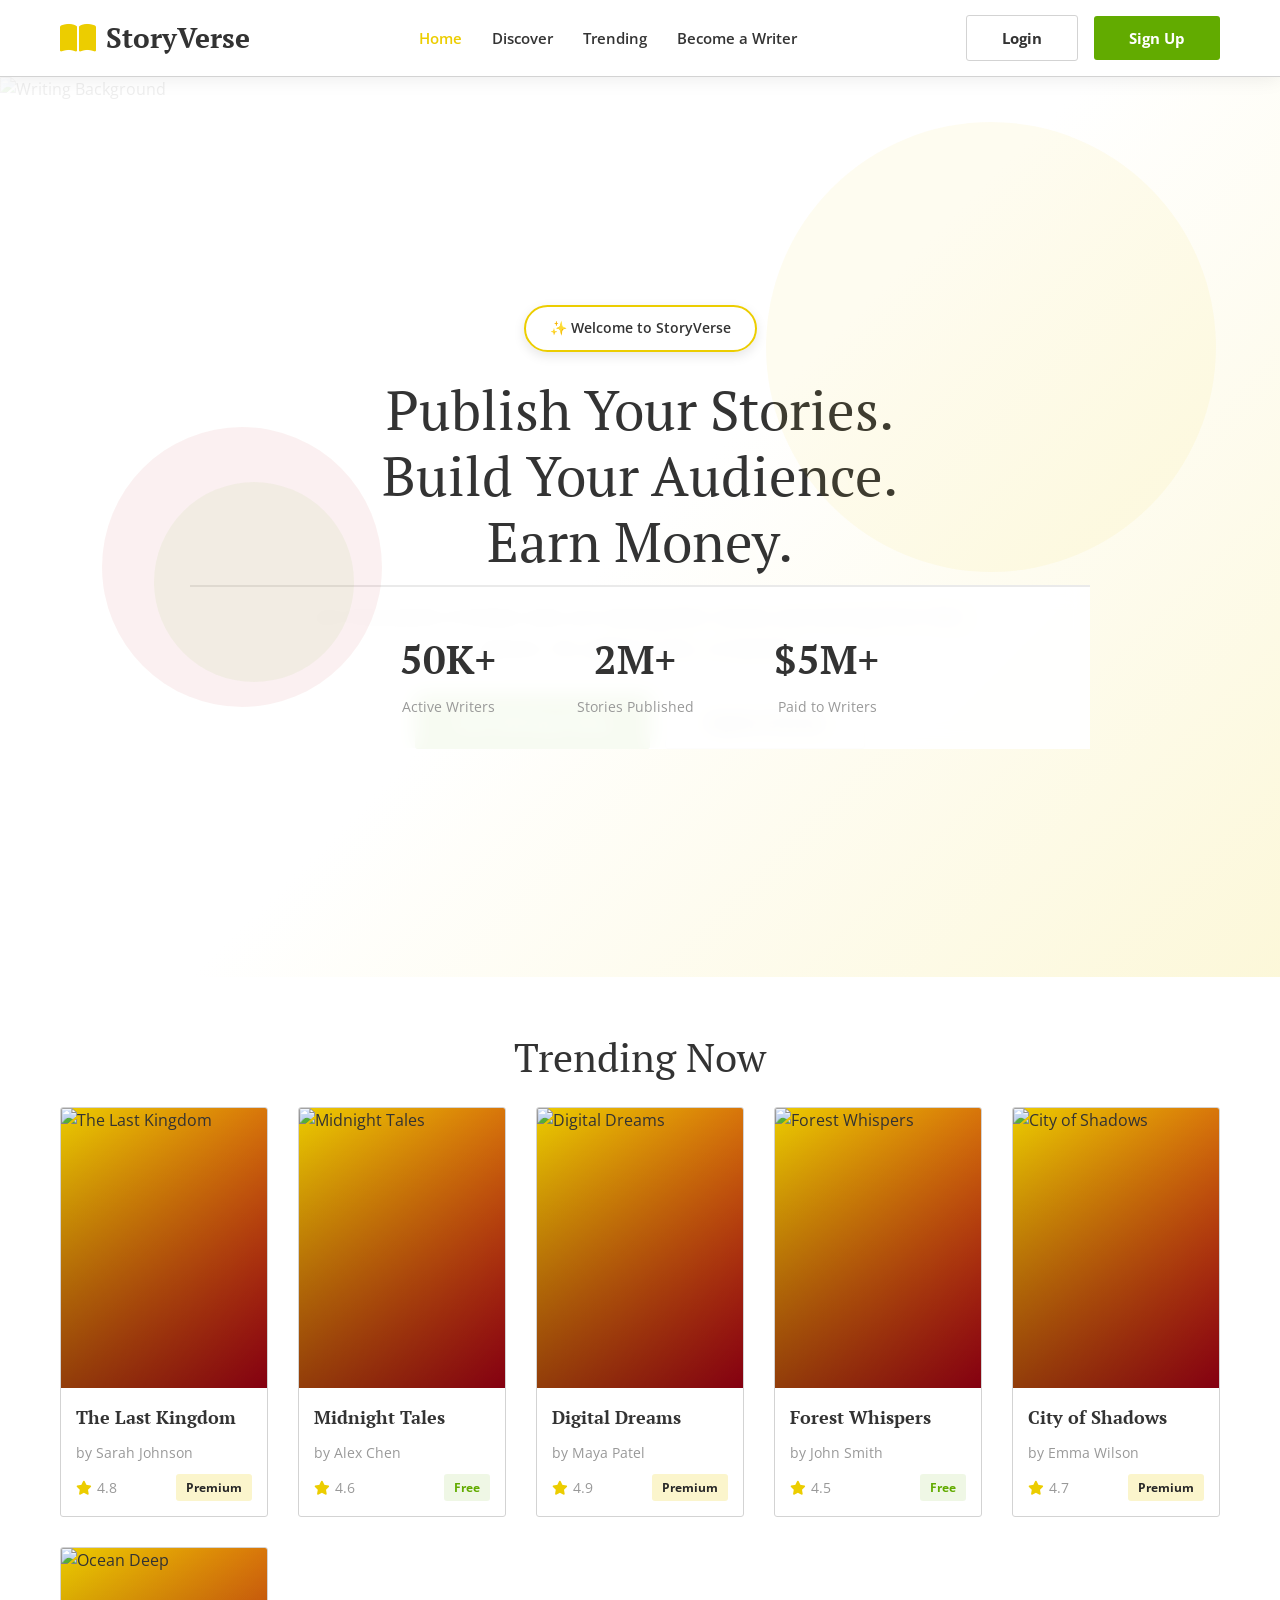
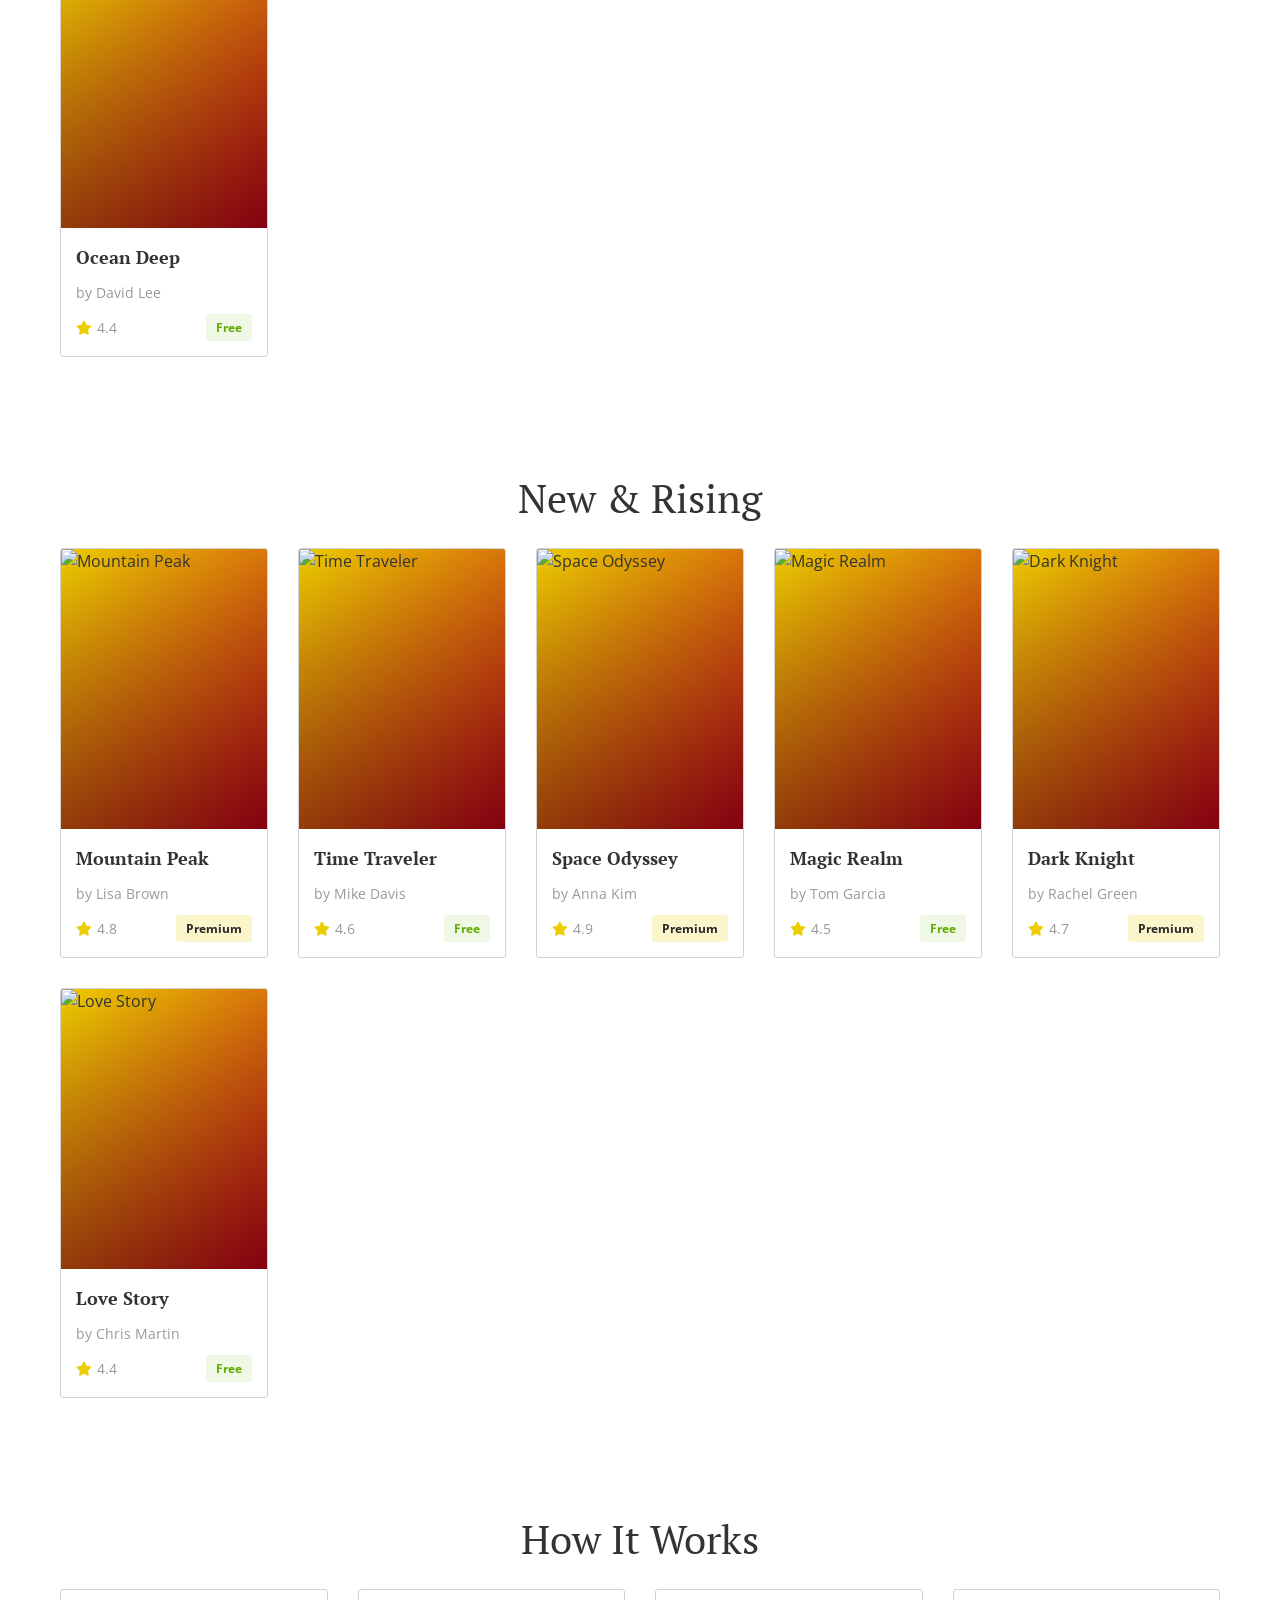
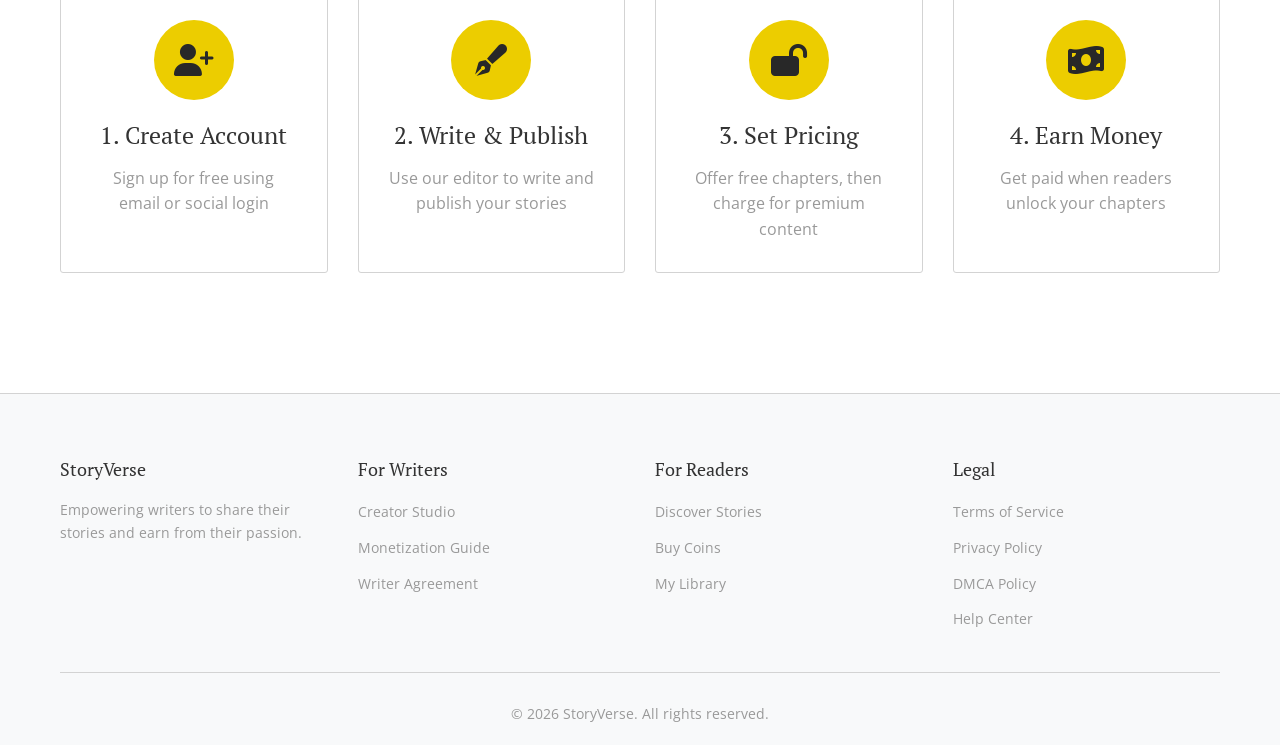
==== index.html @ faaa451a "first commit" ====
<!DOCTYPE html>
<html lang="en">
<head>
    <meta charset="UTF-8">
    <meta name="viewport" content="width=device-width, initial-scale=1.0">
    <title>StoryVerse - Publish & Earn from Your Stories</title>
    <link rel="preconnect" href="https://fonts.googleapis.com">
    <link rel="preconnect" href="https://fonts.gstatic.com" crossorigin>
    <link href="https://fonts.googleapis.com/css2?family=PT+Serif:wght@400;700&family=Open+Sans:wght@400;600;700&display=swap" rel="stylesheet">
    <link rel="stylesheet" href="css/style.css">
    <link rel="stylesheet" href="css/hero-fix.css">
    <link rel="stylesheet" href="https://cdnjs.cloudflare.com/ajax/libs/font-awesome/6.4.0/css/all.min.css">
</head>
<body>
    <!-- Navigation -->
    <nav class="navbar">
        <div class="container">
            <div class="nav-brand">
                <i class="fas fa-book-open"></i>
                <span>StoryVerse</span>
            </div>
            <div class="nav-menu">
                <a href="index.html" class="nav-link active">Home</a>
                <a href="discover.html" class="nav-link">Discover</a>
                <a href="trending.html" class="nav-link">Trending</a>
                <a href="#" class="nav-link" id="becomeWriter">Become a Writer</a>
            </div>
            <div class="nav-actions">
                <button class="btn-secondary" id="loginBtn">Login</button>
                <button class="btn-primary" id="signupBtn">Sign Up</button>
                <div class="user-menu" id="userMenu" style="display: none;">
                    <img src="https://ui-avatars.com/api/?name=User&background=eccd00&color=282828" alt="User" class="user-avatar" id="userAvatar">
                    <div class="dropdown-menu" id="dropdownMenu">
                        <a href="profile.html"><i class="fas fa-user"></i> My Profile</a>
                        <a href="library.html"><i class="fas fa-book"></i> My Library</a>
                        <a href="wallet.html"><i class="fas fa-wallet"></i> Wallet</a>
                        <a href="creator-studio.html" id="creatorStudioLink" style="display: none;"><i class="fas fa-pen"></i> Creator Studio</a>
                        <a href="settings.html"><i class="fas fa-cog"></i> Settings</a>
                        <hr>
                        <a href="#" id="logoutBtn"><i class="fas fa-sign-out-alt"></i> Logout</a>
                    </div>
                </div>
            </div>
        </div>
    </nav>

    <!-- Hero Section -->
    <section class="hero">
        <div class="hero-background">
            <img src="https://images.unsplash.com/photo-1456513080510-7bf3a84b82f8?w=1920&h=1080&fit=crop&q=80" alt="Writing Background" class="hero-bg-image">
        </div>
        <div class="hero-overlay">
            <div class="container">
                <div class="hero-content">
                    <div class="hero-badge">✨ Welcome to StoryVerse</div>
                    <h1 class="hero-title">Publish Your Stories.<br>Build Your Audience.<br>Earn Money.</h1>
                    <p class="hero-description">Join thousands of writers who are sharing their stories and earning from their passion. No upfront costs, no barriers.</p>
                    <div class="hero-buttons">
                        <button class="btn-large btn-primary" id="heroStartWriting">Start Writing Today</button>
                        <button class="btn-large btn-secondary" id="heroExplore">Explore Stories</button>
                    </div>
                    <div class="hero-stats-wrapper">
                        <div class="hero-stats">
                            <div class="stat stat-item">
                                <span class="stat-number">50K+</span>
                                <span class="stat-label">Active Writers</span>
                            </div>
                            <div class="stat stat-item">
                                <span class="stat-number">2M+</span>
                                <span class="stat-label">Stories Published</span>
                            </div>
                            <div class="stat stat-item">
                                <span class="stat-number">$5M+</span>
                                <span class="stat-label">Paid to Writers</span>
                            </div>
                        </div>
                    </div>
                </div>
            </div>
        </div>
        <div class="hero-shapes">
            <div class="shape shape-1"></div>
            <div class="shape shape-2"></div>
            <div class="shape shape-3"></div>
        </div>
    </section>

    <!-- Featured Section -->
    <section class="featured">
        <div class="container">
            <h2 class="section-title">Trending Now</h2>
            <div class="books-grid" id="trendingBooks">
                <!-- Books will be loaded dynamically -->
            </div>
        </div>
    </section>

    <!-- New & Rising -->
    <section class="new-rising">
        <div class="container">
            <h2 class="section-title">New & Rising</h2>
            <div class="books-grid" id="newBooks">
                <!-- Books will be loaded dynamically -->
            </div>
        </div>
    </section>

    <!-- How It Works -->
    <section class="how-it-works">
        <div class="container">
            <h2 class="section-title">How It Works</h2>
            <div class="steps-grid">
                <div class="step">
                    <div class="step-icon"><i class="fas fa-user-plus"></i></div>
                    <h3>1. Create Account</h3>
                    <p>Sign up for free using email or social login</p>
                </div>
                <div class="step">
                    <div class="step-icon"><i class="fas fa-pen-fancy"></i></div>
                    <h3>2. Write & Publish</h3>
                    <p>Use our editor to write and publish your stories</p>
                </div>
                <div class="step">
                    <div class="step-icon"><i class="fas fa-lock-open"></i></div>
                    <h3>3. Set Pricing</h3>
                    <p>Offer free chapters, then charge for premium content</p>
                </div>
                <div class="step">
                    <div class="step-icon"><i class="fas fa-money-bill-wave"></i></div>
                    <h3>4. Earn Money</h3>
                    <p>Get paid when readers unlock your chapters</p>
                </div>
            </div>
        </div>
    </section>

    <!-- Footer -->
    <footer class="footer">
        <div class="container">
            <div class="footer-grid">
                <div class="footer-col">
                    <h4>StoryVerse</h4>
                    <p>Empowering writers to share their stories and earn from their passion.</p>
                </div>
                <div class="footer-col">
                    <h4>For Writers</h4>
                    <ul>
                        <li><a href="creator-studio.html">Creator Studio</a></li>
                        <li><a href="monetization.html">Monetization Guide</a></li>
                        <li><a href="writer-agreement.html">Writer Agreement</a></li>
                    </ul>
                </div>
                <div class="footer-col">
                    <h4>For Readers</h4>
                    <ul>
                        <li><a href="discover.html">Discover Stories</a></li>
                        <li><a href="wallet.html">Buy Coins</a></li>
                        <li><a href="library.html">My Library</a></li>
                    </ul>
                </div>
                <div class="footer-col">
                    <h4>Legal</h4>
                    <ul>
                        <li><a href="terms.html">Terms of Service</a></li>
                        <li><a href="privacy.html">Privacy Policy</a></li>
                        <li><a href="dmca.html">DMCA Policy</a></li>
                        <li><a href="help.html">Help Center</a></li>
                    </ul>
                </div>
            </div>
            <div class="footer-bottom">
                <p>&copy; 2026 StoryVerse. All rights reserved.</p>
            </div>
        </div>
    </footer>

    <!-- Modals -->
    <div id="authModal" class="modal">
        <div class="modal-content">
            <span class="close">&times;</span>
            <div id="authContainer"></div>
        </div>
    </div>

    <script src="https://cdnjs.cloudflare.com/ajax/libs/gsap/3.12.5/gsap.min.js"></script>
    <script src="https://cdnjs.cloudflare.com/ajax/libs/gsap/3.12.5/ScrollTrigger.min.js"></script>
    <script src="js/auth.js"></script>
    <script src="js/main.js"></script>
    <script src="js/animations.js"></script>
</body>
</html>
---- css/style.css ----
/* Global Styles - Pustok Design System */
:root {
    --color-primary: #eccd00;
    --color-secondary: #bd0018;
    --color-bg: #ffffff;
    --color-bg-secondary: #f8f9fa;
    --color-text: #333333;
    --color-text-secondary: #999999;
    --color-border: #d3d3d3;
    --color-success: #62ab00;
    --color-danger: #bd0018;
    --color-warning: #eccd00;
    
    /* Spacing scale */
    --spacing-1: 5px;
    --spacing-2: 10px;
    --spacing-3: 15px;
    --spacing-4: 20px;
    --spacing-5: 25px;
    --spacing-6: 30px;
    
    /* Border radius */
    --radius-subtle: 3px;
    --radius-pill: 100px;
    
    /* Typography */
    --font-heading: 'PT Serif', serif;
    --font-body: 'Open Sans', sans-serif;
}

* {
    margin: 0;
    padding: 0;
    box-sizing: border-box;
}

body {
    font-family: var(--font-body);
    background-color: var(--color-bg);
    color: var(--color-text);
    line-height: 1.6;
    font-size: 16px;
}

h1, h2, h3, h4, h5, h6 {
    font-family: var(--font-heading);
    font-weight: 500;
    color: var(--color-text);
}

h1 {
    font-size: 55px;
    line-height: 55px;
}

h2 {
    font-size: 40px;
    line-height: 40px;
}

h3 {
    font-size: 32px;
    line-height: 1.3;
}

h4 {
    font-size: 24px;
    line-height: 30px;
}

.container {
    max-width: 1200px;
    margin: 0 auto;
    padding: 0 20px;
}

/* Navigation */
.navbar {
    background-color: var(--color-bg);
    border-bottom: 1px solid var(--color-border);
    padding: var(--spacing-3) 0;
    position: sticky;
    top: 0;
    z-index: 1000;
    box-shadow: rgba(0, 0, 0, 0.09) 0px 0px 20px 0px;
}

.navbar .container {
    display: flex;
    justify-content: space-between;
    align-items: center;
}

.nav-brand {
    display: flex;
    align-items: center;
    gap: var(--spacing-2);
    font-size: 28px;
    font-weight: 700;
    font-family: var(--font-heading);
    color: var(--color-text);
}

.nav-brand i {
    font-size: 32px;
    color: var(--color-primary);
}

.nav-menu {
    display: flex;
    gap: var(--spacing-6);
}

.nav-link {
    color: var(--color-text);
    text-decoration: none;
    transition: color 0.3s;
    font-weight: 600;
    font-size: 15px;
}

.nav-link:hover,
.nav-link.active {
    color: var(--color-primary);
}

.nav-actions {
    display: flex;
    gap: 1rem;
    align-items: center;
}

/* Buttons */
.btn-primary,
.btn-secondary,
.btn-large {
    padding: 12px 35px;
    border: none;
    border-radius: var(--radius-subtle);
    font-weight: 700;
    cursor: pointer;
    transition: all 0.3s;
    font-size: 15px;
    font-family: var(--font-body);
}

.btn-primary {
    background-color: var(--color-success);
    color: #ffffff;
}

.btn-primary:hover {
    background-color: #4d8800;
    transform: translateY(-2px);
    box-shadow: rgba(0, 0, 0, 0.15) 0px 3px 5px 0px;
}

.btn-secondary {
    background-color: transparent;
    color: var(--color-text);
    border: 1px solid var(--color-border);
}

.btn-secondary:hover {
    border-color: var(--color-primary);
    color: var(--color-primary);
}

.btn-large {
    padding: 15px 40px;
    font-size: 16px;
}

/* User Menu */
.user-menu {
    position: relative;
}

.user-avatar {
    width: 44px;
    height: 44px;
    border-radius: 50%;
    cursor: pointer;
    border: 2px solid var(--color-primary);
}

.dropdown-menu {
    position: absolute;
    top: 55px;
    right: 0;
    background-color: var(--color-bg);
    border: 1px solid var(--color-border);
    border-radius: var(--radius-subtle);
    min-width: 220px;
    display: none;
    box-shadow: rgba(0, 0, 0, 0.15) 0px 3px 5px 0px;
}

.dropdown-menu.show {
    display: block;
}

.dropdown-menu a {
    display: block;
    padding: var(--spacing-3) var(--spacing-4);
    color: var(--color-text);
    text-decoration: none;
    transition: background-color 0.3s;
    font-size: 15px;
}

.dropdown-menu a:hover {
    background-color: var(--color-bg-secondary);
    color: var(--color-primary);
}

.dropdown-menu hr {
    border: none;
    border-top: 1px solid var(--color-border);
    margin: var(--spacing-2) 0;
}

.dropdown-menu i {
    margin-right: var(--spacing-2);
    width: 20px;
    color: var(--color-text-secondary);
}

/* Hero Section */
.hero {
    padding: 80px 0;
    background: var(--color-bg);
    position: relative;
    overflow: hidden;
    border-bottom: 1px solid var(--color-border);
}

.hero-content {
    text-align: center;
    position: relative;
    z-index: 1;
}

.hero h1 {
    font-size: 55px;
    margin-bottom: var(--spacing-5);
    line-height: 1.2;
    color: var(--color-text);
    font-family: var(--font-heading);
    font-weight: 500;
}

.hero-subtitle {
    font-size: 18px;
    color: var(--color-text-secondary);
    margin-bottom: var(--spacing-6);
    max-width: 700px;
    margin-left: auto;
    margin-right: auto;
    line-height: 1.8;
}

.hero-image-container {
    margin: var(--spacing-6) 0;
    border-radius: var(--radius-subtle);
    overflow: hidden;
    box-shadow: rgba(0, 0, 0, 0.15) 0px 10px 40px 0px;
}

.hero-image {
    width: 100%;
    height: auto;
    display: block;
    border-radius: var(--radius-subtle);
}

.hero-buttons {
    display: flex;
    gap: var(--spacing-3);
    justify-content: center;
    margin-bottom: 0;
}

.hero-stats-wrapper {
    position: absolute;
    bottom: 0;
    left: 0;
    right: 0;
    background: rgba(255, 255, 255, 0.95);
    backdrop-filter: blur(10px);
    border-top: 1px solid var(--color-border);
    padding: var(--spacing-6) 0;
    z-index: 2;
}

.hero-stats {
    display: flex;
    gap: 80px;
    justify-content: center;
    align-items: center;
}

.stat {
    display: flex;
    flex-direction: column;
    align-items: center;
}

.stat-number {
    font-size: 40px;
    font-weight: 700;
    color: var(--color-text);
    font-family: var(--font-heading);
}

.stat-label {
    color: var(--color-text-secondary);
    font-size: 14px;
    margin-top: var(--spacing-1);
}

/* Sections */
.featured,
.new-rising,
.how-it-works {
    padding: 60px 0;
    background: var(--color-bg);
}

.section-title {
    font-size: 40px;
    margin-bottom: var(--spacing-6);
    text-align: center;
    font-family: var(--font-heading);
    font-weight: 500;
    color: var(--color-text);
}

/* Books Grid */
.books-grid {
    display: grid;
    grid-template-columns: repeat(auto-fill, minmax(200px, 1fr));
    gap: var(--spacing-6);
}

.book-card {
    background-color: var(--color-bg);
    border: 1px solid var(--color-border);
    border-radius: var(--radius-subtle);
    overflow: hidden;
    transition: transform 0.3s, box-shadow 0.3s;
    cursor: pointer;
}

.book-card:hover {
    transform: translateY(-5px);
    box-shadow: rgba(0, 0, 0, 0.15) 0px 3px 5px 0px;
}

.book-cover {
    width: 100%;
    height: 280px;
    object-fit: cover;
    background: linear-gradient(135deg, var(--color-primary), var(--color-secondary));
}

.book-info {
    padding: var(--spacing-3);
}

.book-title {
    font-size: 18px;
    font-weight: 600;
    margin-bottom: var(--spacing-2);
    color: var(--color-text);
    overflow: hidden;
    text-overflow: ellipsis;
    white-space: nowrap;
    font-family: var(--font-heading);
}

.book-author {
    color: var(--color-text-secondary);
    font-size: 14px;
    margin-bottom: var(--spacing-2);
}

.book-meta {
    display: flex;
    justify-content: space-between;
    align-items: center;
    font-size: 14px;
    color: var(--color-text-secondary);
}

.book-rating {
    display: flex;
    align-items: center;
    gap: var(--spacing-1);
}

.book-rating i {
    color: var(--color-primary);
}

.book-status {
    padding: 4px 10px;
    border-radius: var(--radius-subtle);
    font-size: 12px;
    font-weight: 700;
}

.status-free {
    background-color: rgba(98, 171, 0, 0.1);
    color: var(--color-success);
}

.status-premium {
    background-color: rgba(236, 205, 0, 0.2);
    color: #282828;
}

/* How It Works */
.steps-grid {
    display: grid;
    grid-template-columns: repeat(auto-fit, minmax(250px, 1fr));
    gap: var(--spacing-6);
    margin-top: var(--spacing-6);
}

.step {
    text-align: center;
    padding: var(--spacing-6);
    background-color: var(--color-bg);
    border: 1px solid var(--color-border);
    border-radius: var(--radius-subtle);
    transition: transform 0.3s, box-shadow 0.3s;
}

.step:hover {
    transform: translateY(-5px);
    box-shadow: rgba(0, 0, 0, 0.15) 0px 3px 5px 0px;
}

.step-icon {
    width: 80px;
    height: 80px;
    margin: 0 auto var(--spacing-4);
    background: var(--color-primary);
    border-radius: 50%;
    display: flex;
    align-items: center;
    justify-content: center;
    font-size: 32px;
    color: #282828;
}

.step h3 {
    margin-bottom: var(--spacing-3);
    color: var(--color-text);
    font-size: 24px;
    font-family: var(--font-heading);
}

.step p {
    color: var(--color-text-secondary);
    font-size: 16px;
    line-height: 1.6;
}

/* Footer */
.footer {
    background-color: var(--color-bg-secondary);
    border-top: 1px solid var(--color-border);
    padding: 60px 0 var(--spacing-4);
    margin-top: 60px;
}

.footer-grid {
    display: grid;
    grid-template-columns: repeat(auto-fit, minmax(200px, 1fr));
    gap: var(--spacing-6);
    margin-bottom: var(--spacing-6);
}

.footer-col h4 {
    margin-bottom: var(--spacing-3);
    color: var(--color-text);
    font-family: var(--font-heading);
    font-size: 18px;
}

.footer-col p {
    color: var(--color-text-secondary);
    font-size: 14px;
    line-height: 1.6;
}

.footer-col ul {
    list-style: none;
}

.footer-col ul li {
    margin-bottom: var(--spacing-2);
}

.footer-col ul li a {
    color: var(--color-text-secondary);
    text-decoration: none;
    transition: color 0.3s;
    font-size: 14px;
}

.footer-col ul li a:hover {
    color: var(--color-primary);
}

.footer-bottom {
    text-align: center;
    padding-top: var(--spacing-6);
    border-top: 1px solid var(--color-border);
    color: var(--color-text-secondary);
    font-size: 14px;
}

/* Modal */
.modal {
    display: none;
    position: fixed;
    z-index: 2000;
    left: 0;
    top: 0;
    width: 100%;
    height: 100%;
    background-color: rgba(0, 0, 0, 0.8);
    animation: fadeIn 0.3s;
}

@keyframes fadeIn {
    from { opacity: 0; }
    to { opacity: 1; }
}

.modal-content {
    background-color: var(--dark-surface);
    margin: 5% auto;
    padding: 2rem;
    border: 1px solid var(--dark-border);
    border-radius: 12px;
    width: 90%;
    max-width: 500px;
    position: relative;
    animation: slideDown 0.3s;
}

@keyframes slideDown {
    from {
        transform: translateY(-50px);
        opacity: 0;
    }
    to {
        transform: translateY(0);
        opacity: 1;
    }
}

.close {
    color: var(--text-secondary);
    float: right;
    font-size: 28px;
    font-weight: bold;
    cursor: pointer;
    line-height: 20px;
}

.close:hover {
    color: var(--text-primary);
}

/* Responsive */
@media (max-width: 768px) {
    .nav-menu {
        display: none;
    }
    
    .hero h1 {
        font-size: 2rem;
    }
    
    .hero p {
        font-size: 1rem;
    }
    
    .hero-buttons {
        flex-direction: column;
    }
    
    .hero-stats {
        flex-direction: column;
        gap: 1rem;
    }
    
    .books-grid {
        grid-template-columns: repeat(auto-fill, minmax(150px, 1fr));
        gap: 1rem;
    }
}

/* Modal */
.modal {
    display: none;
    position: fixed;
    z-index: 2000;
    left: 0;
    top: 0;
    width: 100%;
    height: 100%;
    background-color: rgba(0, 0, 0, 0.6);
    animation: fadeIn 0.3s;
}

@keyframes fadeIn {
    from { opacity: 0; }
    to { opacity: 1; }
}

.modal-content {
    background-color: var(--color-bg);
    margin: 5% auto;
    padding: var(--spacing-6);
    border: 1px solid var(--color-border);
    border-radius: var(--radius-subtle);
    width: 90%;
    max-width: 500px;
    position: relative;
    animation: slideDown 0.3s;
    box-shadow: rgba(0, 0, 0, 0.15) 0px 3px 5px 0px;
}

@keyframes slideDown {
    from {
        transform: translateY(-50px);
        opacity: 0;
    }
    to {
        transform: translateY(0);
        opacity: 1;
    }
}

.close {
    color: var(--color-text-secondary);
    float: right;
    font-size: 28px;
    font-weight: bold;
    cursor: pointer;
    line-height: 20px;
}

.close:hover {
    color: var(--color-text);
}


/* Hero Badge */
.hero-badge {
    display: inline-block;
    padding: 8px 20px;
    background-color: rgba(236, 205, 0, 0.1);
    border: 1px solid var(--color-primary);
    border-radius: var(--radius-pill);
    color: var(--color-text);
    font-size: 14px;
    font-weight: 600;
    margin-bottom: var(--spacing-5);
}

/* Hero Image Container */
.hero-image-container {
    margin: var(--spacing-6) auto;
    max-width: 900px;
    border-radius: 8px;
    overflow: hidden;
    box-shadow: rgba(0, 0, 0, 0.15) 0px 10px 40px 0px;
}

.hero-image {
    width: 100%;
    height: auto;
    display: block;
}

/* Custom Cursor */
.custom-cursor {
    width: 20px;
    height: 20px;
    border: 2px solid var(--color-primary);
    border-radius: 50%;
    position: fixed;
    pointer-events: none;
    z-index: 9999;
    mix-blend-mode: difference;
    transition: transform 0.3s ease;
}

/* Smooth transitions for all interactive elements */
a, button, .book-card, .step {
    transition: all 0.3s ease;
}

/* Enhanced book card hover */
.book-card {
    will-change: transform;
}

.book-cover {
    transition: transform 0.3s ease;
    will-change: transform;
}

/* Modal animations */
.modal {
    display: none;
    position: fixed;
    z-index: 2000;
    left: 0;
    top: 0;
    width: 100%;
    height: 100%;
    background-color: rgba(0, 0, 0, 0.7);
}

.modal-content {
    background-color: var(--color-bg);
    margin: 5% auto;
    padding: var(--spacing-6);
    border: 1px solid var(--color-border);
    border-radius: var(--radius-subtle);
    width: 90%;
    max-width: 500px;
    position: relative;
    box-shadow: rgba(0, 0, 0, 0.15) 0px 10px 40px 0px;
}

.close {
    color: var(--color-text-secondary);
    float: right;
    font-size: 28px;
    font-weight: bold;
    cursor: pointer;
    line-height: 20px;
}

.close:hover {
    color: var(--color-text);
}

/* Responsive adjustments */
@media (max-width: 768px) {
    .custom-cursor {
        display: none;
    }
    
    .hero h1 {
        font-size: 36px;
        line-height: 1.2;
    }
    
    .hero-image-container {
        margin: var(--spacing-4) auto;
    }
}


/* Hero Enhancements */
.hero-badge {
    display: inline-block;
    padding: 8px 20px;
    background: rgba(255, 255, 255, 0.9);
    border: 2px solid var(--color-primary);
    border-radius: var(--radius-pill);
    color: var(--color-text);
    font-size: 14px;
    font-weight: 600;
    margin-bottom: var(--spacing-4);
    box-shadow: rgba(0, 0, 0, 0.1) 0px 2px 10px 0px;
}

.hero-title {
    overflow: hidden;
    text-shadow: 0 2px 10px rgba(255, 255, 255, 0.8);
}

.hero-line {
    display: inline-block;
}

.hero-shapes {
    position: absolute;
    top: 0;
    left: 0;
    width: 100%;
    height: 100%;
    pointer-events: none;
    z-index: 1;
}

.shape {
    position: absolute;
    border-radius: 50%;
    opacity: 0.08;
}

.shape-1 {
    width: 400px;
    height: 400px;
    background: var(--color-primary);
    top: 5%;
    right: 5%;
}

.shape-2 {
    width: 250px;
    height: 250px;
    background: var(--color-secondary);
    bottom: 25%;
    left: 8%;
}

.shape-3 {
    width: 180px;
    height: 180px;
    background: var(--color-success);
    top: 40%;
    left: 10%;
}

/* Navbar scroll effect */
.navbar.scrolled {
    background-color: rgba(255, 255, 255, 0.95);
    backdrop-filter: blur(10px);
    box-shadow: rgba(0, 0, 0, 0.1) 0px 2px 10px 0px;
}

/* Custom Cursor */
.custom-cursor {
    width: 20px;
    height: 20px;
    border: 2px solid var(--color-primary);
    border-radius: 50%;
    position: fixed;
    pointer-events: none;
    z-index: 9999;
    mix-blend-mode: difference;
    transition: transform 0.2s ease;
}

.custom-cursor.cursor-hover {
    transform: scale(2);
    background: rgba(236, 205, 0, 0.2);
}

/* Book card image enhancements */
.book-cover {
    position: relative;
    overflow: hidden;
}

.book-cover::after {
    content: '';
    position: absolute;
    top: 0;
    left: 0;
    right: 0;
    bottom: 0;
    background: linear-gradient(180deg, transparent 0%, rgba(0,0,0,0.3) 100%);
}

/* Smooth transitions */
* {
    transition: background-color 0.3s ease, color 0.3s ease, border-color 0.3s ease;
}

/* Loading animation */
@keyframes shimmer {
    0% {
        background-position: -1000px 0;
    }
    100% {
        background-position: 1000px 0;
    }
}

.loading {
    animation: shimmer 2s infinite;
    background: linear-gradient(to right, #f0f0f0 4%, #e0e0e0 25%, #f0f0f0 36%);
    background-size: 1000px 100%;
}

/* Responsive hero */
@media (max-width: 768px) {
    .hero {
        min-height: 100vh;
    }
    
    .hero-title {
        font-size: 36px;
        line-height: 1.3;
    }
    
    .hero-description {
        font-size: 16px;
    }
    
    .hero-badge {
        font-size: 12px;
        padding: 6px 15px;
    }
    
    .hero-buttons {
        flex-direction: column;
        gap: var(--spacing-2);
    }
    
    .hero-buttons button {
        width: 100%;
    }
    
    .hero-stats {
        gap: 30px;
        flex-wrap: wrap;
    }
    
    .stat-number {
        font-size: 32px;
    }
    
    .shape {
        opacity: 0.05;
    }
    
    .shape-1 {
        width: 200px;
        height: 200px;
    }
    
    .shape-2 {
        width: 120px;
        height: 120px;
    }
    
    .shape-3 {
        width: 100px;
        height: 100px;
    }
}


/* Hero Section - Background Image with Overlay */
.hero {
    position: relative;
    overflow: hidden;
    min-height: 100vh;
    display: flex;
    align-items: center;
    justify-content: center;
}

.hero-background {
    position: absolute;
    top: 0;
    left: 0;
    width: 100%;
    height: 100%;
    z-index: 0;
}

.hero-bg-image {
    width: 100%;
    height: 100%;
    object-fit: cover;
    object-position: center;
}

.hero-overlay {
    position: absolute;
    top: 0;
    left: 0;
    width: 100%;
    height: 100%;
    background: linear-gradient(135deg, rgba(255, 255, 255, 0.95) 0%, rgba(255, 255, 255, 0.85) 50%, rgba(236, 205, 0, 0.1) 100%);
    z-index: 1;
}

.hero .container {
    position: relative;
    z-index: 2;
    padding-top: 100px;
    padding-bottom: 60px;
}

.hero-content {
    text-align: center;
    max-width: 900px;
    margin: 0 auto;
}

.hero-title {
    font-size: 55px;
    margin-bottom: var(--spacing-5);
    line-height: 1.2;
    color: var(--color-text);
    font-family: var(--font-heading);
    font-weight: 500;
}

.hero-description {
    font-size: 18px;
    color: var(--color-text);
    margin-bottom: var(--spacing-6);
    max-width: 700px;
    margin-left: auto;
    margin-right: auto;
    line-height: 1.8;
    opacity: 0.9;
}
---- css/hero-fix.css ----
/* Hero Section - Complete Override */
.hero {
    position: relative;
    overflow: hidden;
    height: 100vh;
    display: flex;
    align-items: center;
    justify-content: center;
    padding: 0;
    margin: 0;
    background: none;
    border: none;
}

.hero-background {
    position: absolute;
    top: 0;
    left: 0;
    width: 100%;
    height: 100%;
    z-index: 0;
}

.hero-bg-image {
    width: 100%;
    height: 100%;
    object-fit: cover;
    object-position: center;
}

.hero-overlay {
    position: absolute;
    top: 0;
    left: 0;
    width: 100%;
    height: 100%;
    background: linear-gradient(135deg, rgba(255, 255, 255, 0.92) 0%, rgba(255, 255, 255, 0.88) 50%, rgba(236, 205, 0, 0.15) 100%);
    z-index: 1;
    display: flex;
    align-items: center;
    justify-content: center;
}

.hero .container {
    position: relative;
    z-index: 2;
    width: 100%;
    padding: 0 20px;
}

.hero-content {
    text-align: center;
    max-width: 900px;
    margin: 0 auto;
}

.hero-badge {
    display: inline-block;
    padding: 10px 24px;
    background: rgba(255, 255, 255, 0.95);
    border: 2px solid var(--color-primary);
    border-radius: var(--radius-pill);
    color: var(--color-text);
    font-size: 14px;
    font-weight: 600;
    margin-bottom: var(--spacing-5);
    box-shadow: rgba(0, 0, 0, 0.1) 0px 4px 12px 0px;
}

.hero-title {
    font-size: 55px;
    margin-bottom: var(--spacing-5);
    line-height: 1.2;
    color: var(--color-text);
    font-family: var(--font-heading);
    font-weight: 500;
    text-shadow: 0 2px 20px rgba(255, 255, 255, 0.9);
}

.hero-description {
    font-size: 18px;
    color: var(--color-text);
    margin-bottom: var(--spacing-6);
    max-width: 700px;
    margin-left: auto;
    margin-right: auto;
    line-height: 1.8;
    font-weight: 400;
}

.hero-buttons {
    display: flex;
    gap: var(--spacing-3);
    justify-content: center;
    margin-bottom: 0;
}

.hero-stats-wrapper {
    margin-top: 60px;
    padding-top: 40px;
    border-top: 2px solid rgba(51, 51, 51, 0.1);
}

.hero-stats {
    display: flex;
    gap: 80px;
    justify-content: center;
    align-items: center;
    flex-wrap: wrap;
}

.stat {
    display: flex;
    flex-direction: column;
    align-items: center;
}

.stat-number {
    font-size: 40px;
    font-weight: 700;
    color: var(--color-text);
    font-family: var(--font-heading);
}

.stat-label {
    color: var(--color-text-secondary);
    font-size: 14px;
    margin-top: var(--spacing-1);
}

.hero-shapes {
    position: absolute;
    top: 0;
    left: 0;
    width: 100%;
    height: 100%;
    pointer-events: none;
    z-index: 1;
}

.shape {
    position: absolute;
    border-radius: 50%;
    opacity: 0.06;
}

.shape-1 {
    width: 450px;
    height: 450px;
    background: var(--color-primary);
    top: 5%;
    right: 5%;
}

.shape-2 {
    width: 280px;
    height: 280px;
    background: var(--color-secondary);
    bottom: 30%;
    left: 8%;
}

.shape-3 {
    width: 200px;
    height: 200px;
    background: var(--color-success);
    top: 45%;
    left: 12%;
}

/* Responsive */
@media (max-width: 768px) {
    .hero {
        height: 100vh;
    }
    
    .hero .container {
        padding: 0 15px;
    }
    
    .hero-title {
        font-size: 36px;
        line-height: 1.3;
    }
    
    .hero-description {
        font-size: 16px;
    }
    
    .hero-badge {
        font-size: 12px;
        padding: 8px 18px;
    }
    
    .hero-buttons {
        flex-direction: column;
        gap: var(--spacing-2);
    }
    
    .hero-buttons button {
        width: 100%;
    }
    
    .hero-stats-wrapper {
        margin-top: 40px;
        padding-top: 30px;
    }
    
    .hero-stats {
        gap: 30px;
    }
    
    .stat-number {
        font-size: 28px;
    }
    
    .stat-label {
        font-size: 12px;
    }
    
    .shape {
        opacity: 0.03;
    }
    
    .shape-1 {
        width: 250px;
        height: 250px;
    }
    
    .shape-2 {
        width: 150px;
        height: 150px;
    }
    
    .shape-3 {
        width: 120px;
        height: 120px;
    }
}


/* Preloader Styles */
.preloader {
    position: fixed;
    top: 0;
    left: 0;
    width: 100%;
    height: 100%;
    background: var(--color-bg);
    display: flex;
    align-items: center;
    justify-content: center;
    z-index: 10000;
}

.preloader-content {
    text-align: center;
}

.preloader-logo {
    font-size: 60px;
    color: var(--color-primary);
    margin-bottom: 20px;
}

.preloader-text {
    font-size: 32px;
    font-family: var(--font-heading);
    color: var(--color-text);
    opacity: 0;
    transform: translateY(20px);
}

/* Enhanced Cursor */
.custom-cursor {
    width: 12px;
    height: 12px;
    background: var(--color-primary);
    border-radius: 50%;
    position: fixed;
    pointer-events: none;
    z-index: 9999;
    mix-blend-mode: difference;
    transform: translate(-50%, -50%);
}

.custom-cursor-follower {
    width: 40px;
    height: 40px;
    border: 2px solid var(--color-primary);
    border-radius: 50%;
    position: fixed;
    pointer-events: none;
    z-index: 9998;
    transform: translate(-50%, -50%);
    transition: width 0.3s ease, height 0.3s ease;
}

.custom-cursor.cursor-hover {
    transform: translate(-50%, -50%) scale(1.5);
}

.custom-cursor-follower.cursor-hover {
    width: 60px;
    height: 60px;
    border-color: var(--color-secondary);
}

/* Smooth scroll behavior */
html {
    scroll-behavior: smooth;
}

/* Animation utilities */
.fade-in {
    opacity: 0;
    animation: fadeIn 0.6s ease forwards;
}

@keyframes fadeIn {
    to {
        opacity: 1;
    }
}

.slide-up {
    transform: translateY(30px);
    opacity: 0;
    animation: slideUp 0.8s ease forwards;
}

@keyframes slideUp {
    to {
        transform: translateY(0);
        opacity: 1;
    }
}

/* Hover effects */
.hover-lift {
    transition: transform 0.3s ease, box-shadow 0.3s ease;
}

.hover-lift:hover {
    transform: translateY(-5px);
    box-shadow: rgba(0, 0, 0, 0.15) 0px 10px 30px 0px;
}

/* Mobile cursor hide */
@media (max-width: 768px) {
    .custom-cursor,
    .custom-cursor-follower {
        display: none;
    }
}

/* Navbar animation */
.navbar {
    transition: transform 0.3s ease, background-color 0.3s ease;
}

/* Button ripple effect */
.btn-primary,
.btn-secondary {
    position: relative;
    overflow: hidden;
}

.btn-primary::before,
.btn-secondary::before {
    content: '';
    position: absolute;
    top: 50%;
    left: 50%;
    width: 0;
    height: 0;
    border-radius: 50%;
    background: rgba(255, 255, 255, 0.3);
    transform: translate(-50%, -50%);
    transition: width 0.6s ease, height 0.6s ease;
}

.btn-primary:active::before,
.btn-secondary:active::before {
    width: 300px;
    height: 300px;
}
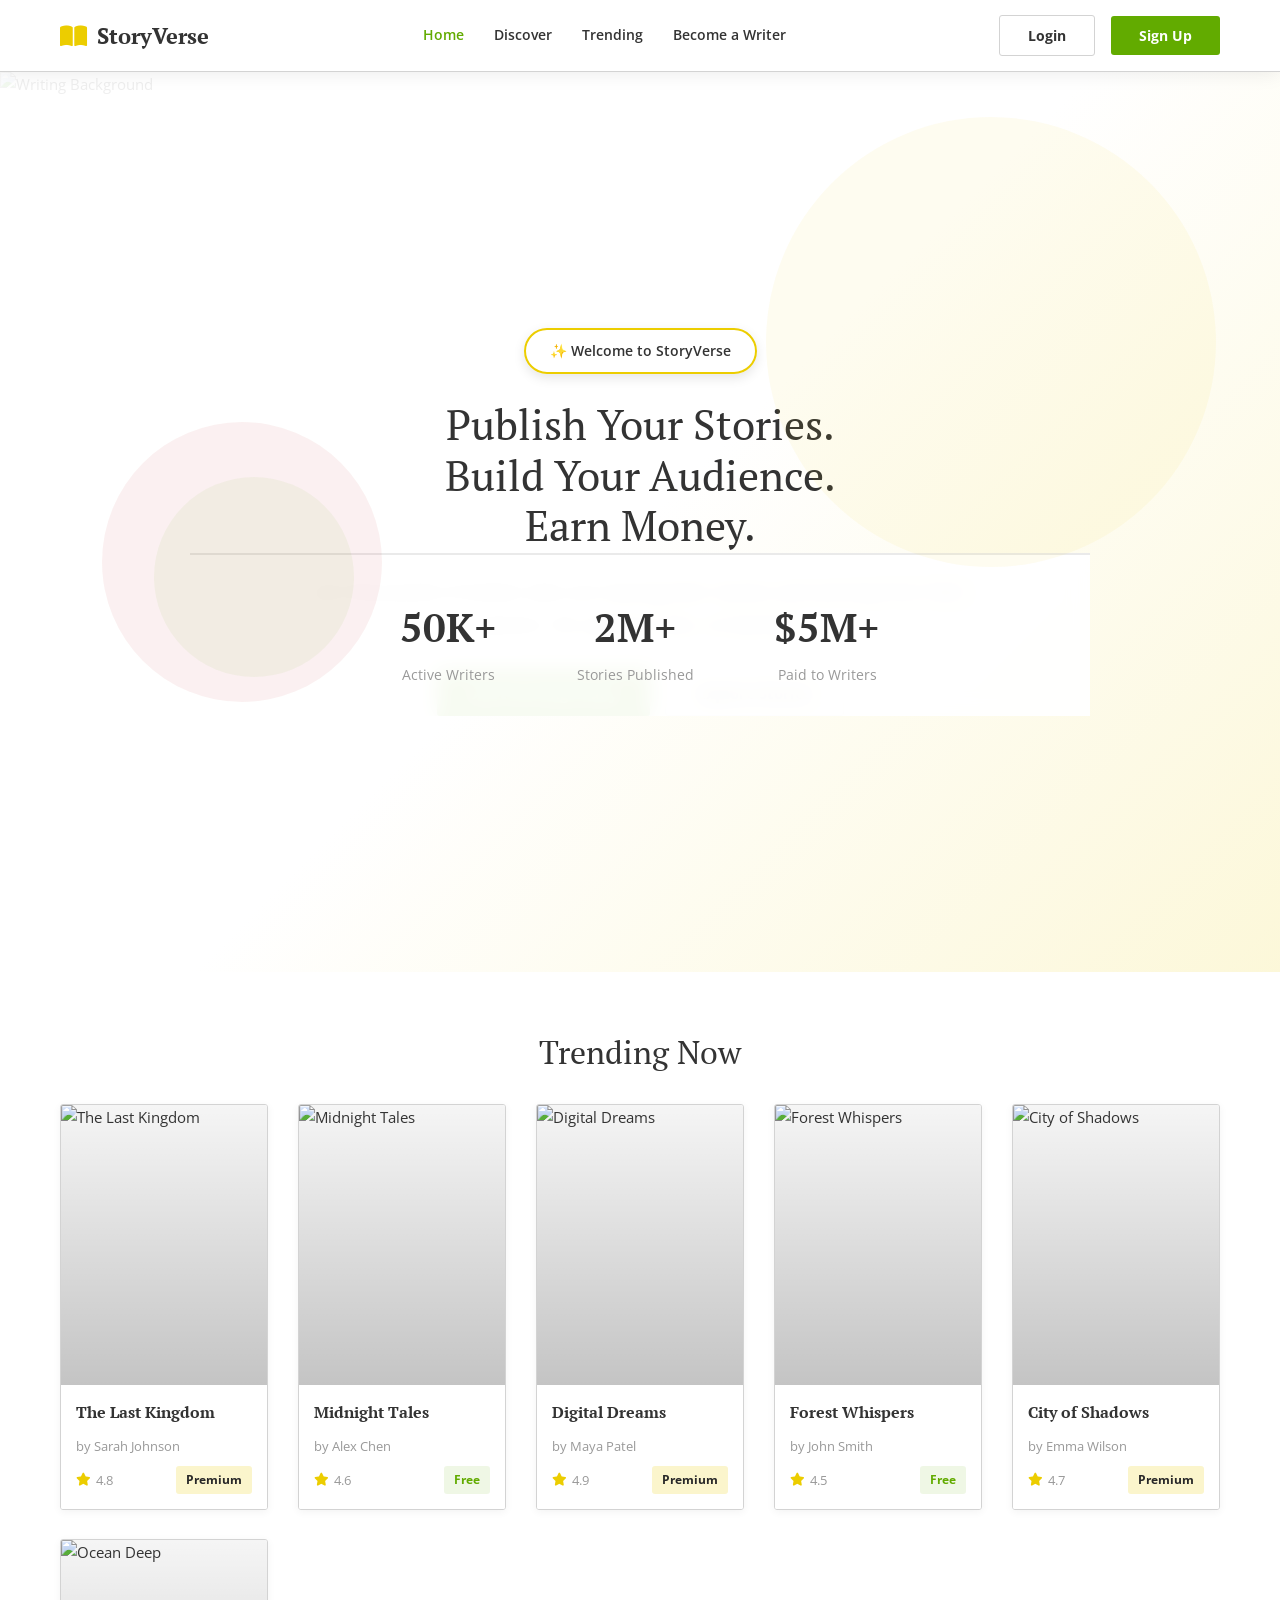
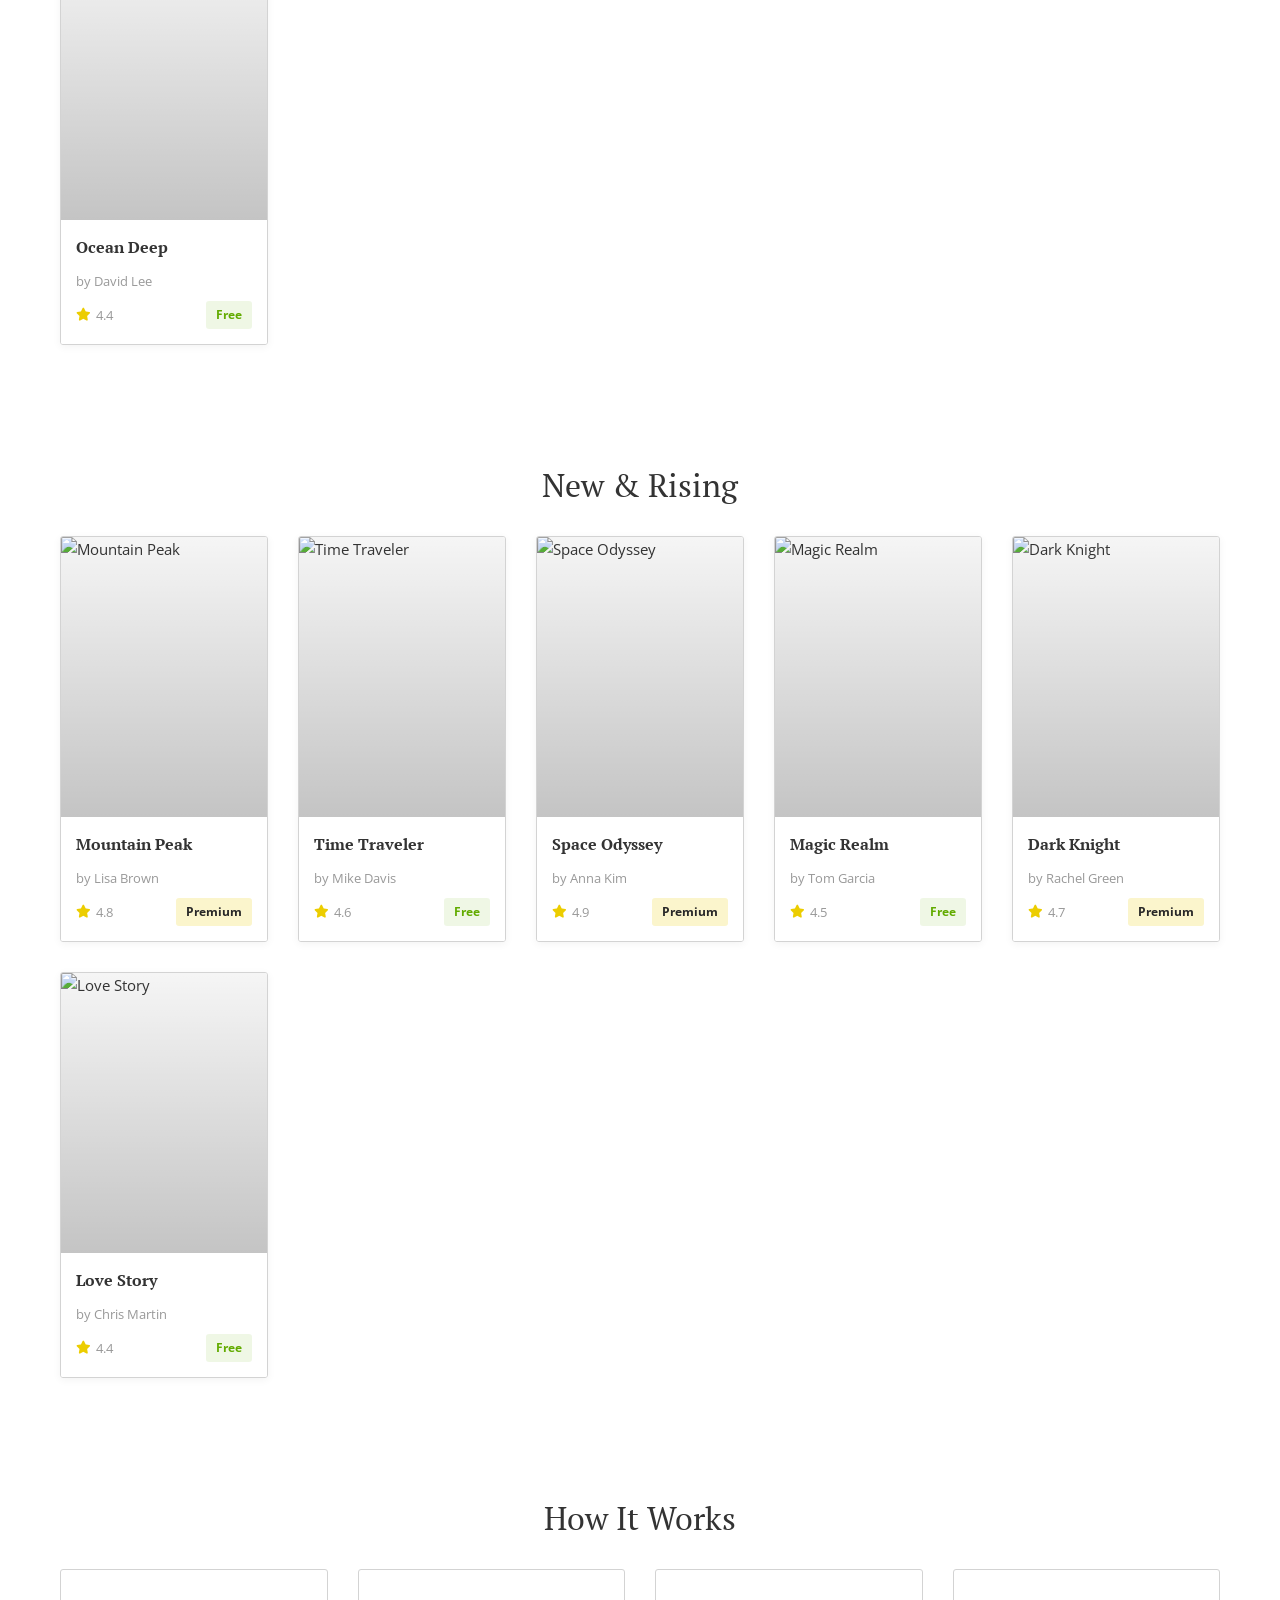
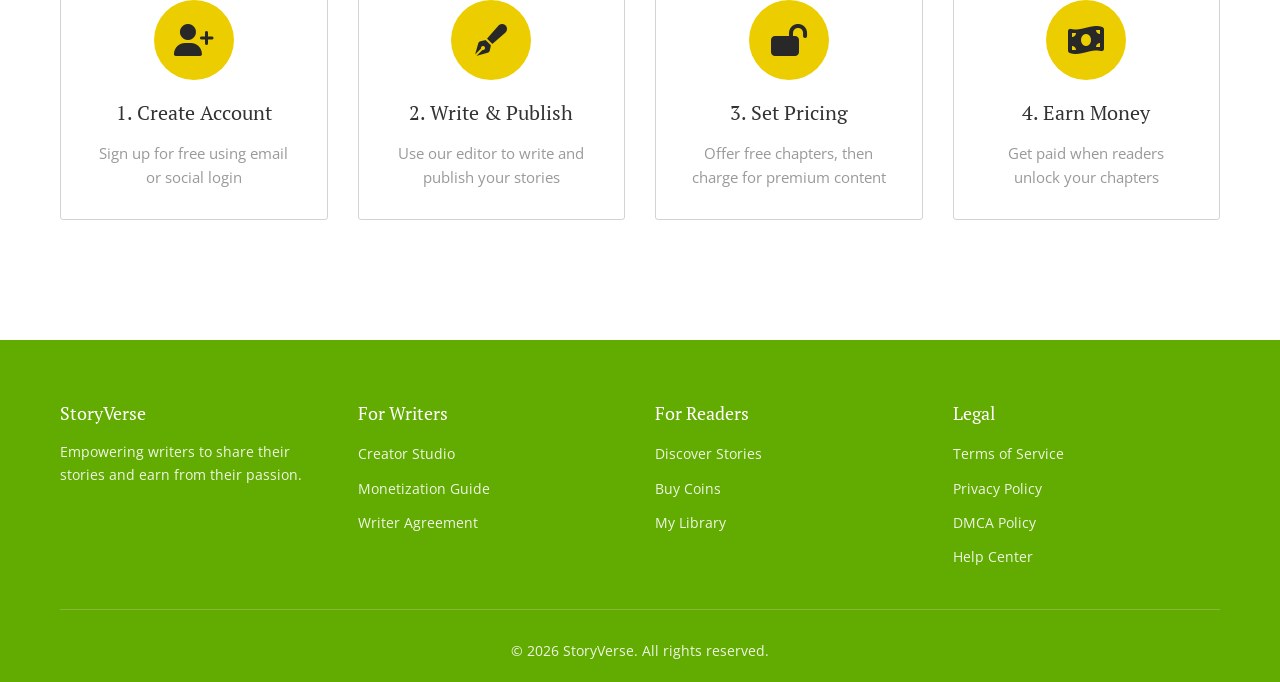
==== commit 8d1302c7: "update creator-studio.html" ====
--- a/index.html
+++ b/index.html
@@ -1,16 +1,20 @@
 <!DOCTYPE html>
 <html lang="en">
+
 <head>
     <meta charset="UTF-8">
     <meta name="viewport" content="width=device-width, initial-scale=1.0">
     <title>StoryVerse - Publish & Earn from Your Stories</title>
     <link rel="preconnect" href="https://fonts.googleapis.com">
     <link rel="preconnect" href="https://fonts.gstatic.com" crossorigin>
-    <link href="https://fonts.googleapis.com/css2?family=PT+Serif:wght@400;700&family=Open+Sans:wght@400;600;700&display=swap" rel="stylesheet">
+    <link
+        href="https://fonts.googleapis.com/css2?family=PT+Serif:wght@400;700&family=Open+Sans:wght@400;600;700&display=swap"
+        rel="stylesheet">
     <link rel="stylesheet" href="css/style.css">
     <link rel="stylesheet" href="css/hero-fix.css">
     <link rel="stylesheet" href="https://cdnjs.cloudflare.com/ajax/libs/font-awesome/6.4.0/css/all.min.css">
 </head>
+
 <body>
     <!-- Navigation -->
     <nav class="navbar">
@@ -29,12 +33,14 @@
                 <button class="btn-secondary" id="loginBtn">Login</button>
                 <button class="btn-primary" id="signupBtn">Sign Up</button>
                 <div class="user-menu" id="userMenu" style="display: none;">
-                    <img src="https://ui-avatars.com/api/?name=User&background=eccd00&color=282828" alt="User" class="user-avatar" id="userAvatar">
+                    <img src="https://ui-avatars.com/api/?name=User&background=eccd00&color=282828" alt="User"
+                        class="user-avatar" id="userAvatar">
                     <div class="dropdown-menu" id="dropdownMenu">
                         <a href="profile.html"><i class="fas fa-user"></i> My Profile</a>
                         <a href="library.html"><i class="fas fa-book"></i> My Library</a>
                         <a href="wallet.html"><i class="fas fa-wallet"></i> Wallet</a>
-                        <a href="creator-studio.html" id="creatorStudioLink" style="display: none;"><i class="fas fa-pen"></i> Creator Studio</a>
+                        <a href="creator-studio.html" id="creatorStudioLink" style="display: none;"><i
+                                class="fas fa-pen"></i> Creator Studio</a>
                         <a href="settings.html"><i class="fas fa-cog"></i> Settings</a>
                         <hr>
                         <a href="#" id="logoutBtn"><i class="fas fa-sign-out-alt"></i> Logout</a>
@@ -47,14 +53,16 @@
     <!-- Hero Section -->
     <section class="hero">
         <div class="hero-background">
-            <img src="https://images.unsplash.com/photo-1456513080510-7bf3a84b82f8?w=1920&h=1080&fit=crop&q=80" alt="Writing Background" class="hero-bg-image">
+            <img src="https://images.unsplash.com/photo-1456513080510-7bf3a84b82f8?w=1920&h=1080&fit=crop&q=80"
+                alt="Writing Background" class="hero-bg-image">
         </div>
         <div class="hero-overlay">
             <div class="container">
                 <div class="hero-content">
                     <div class="hero-badge">✨ Welcome to StoryVerse</div>
                     <h1 class="hero-title">Publish Your Stories.<br>Build Your Audience.<br>Earn Money.</h1>
-                    <p class="hero-description">Join thousands of writers who are sharing their stories and earning from their passion. No upfront costs, no barriers.</p>
+                    <p class="hero-description">Join thousands of writers who are sharing their stories and earning from
+                        their passion. No upfront costs, no barriers.</p>
                     <div class="hero-buttons">
                         <button class="btn-large btn-primary" id="heroStartWriting">Start Writing Today</button>
                         <button class="btn-large btn-secondary" id="heroExplore">Explore Stories</button>
@@ -188,4 +196,5 @@
     <script src="js/main.js"></script>
     <script src="js/animations.js"></script>
 </body>
-</html>
+
+</html>
--- a/css/style.css
+++ b/css/style.css
@@ -39,7 +39,7 @@
     background-color: var(--color-bg);
     color: var(--color-text);
     line-height: 1.6;
-    font-size: 16px;
+    font-size: 15px;
 }
 
 h1, h2, h3, h4, h5, h6 {
@@ -49,23 +49,23 @@
 }
 
 h1 {
-    font-size: 55px;
-    line-height: 55px;
+    font-size: 42px;
+    line-height: 1.2;
 }
 
 h2 {
-    font-size: 40px;
-    line-height: 40px;
-}
-
-h3 {
     font-size: 32px;
     line-height: 1.3;
 }
 
+h3 {
+    font-size: 24px;
+    line-height: 1.3;
+}
+
 h4 {
-    font-size: 24px;
-    line-height: 30px;
+    font-size: 20px;
+    line-height: 1.4;
 }
 
 .container {
@@ -95,19 +95,20 @@
     display: flex;
     align-items: center;
     gap: var(--spacing-2);
-    font-size: 28px;
+    font-size: 22px;
     font-weight: 700;
     font-family: var(--font-heading);
     color: var(--color-text);
 }
 
 .nav-brand i {
-    font-size: 32px;
+    font-size: 24px;
     color: var(--color-primary);
 }
 
 .nav-menu {
     display: flex;
+    align-items: center;
     gap: var(--spacing-6);
 }
 
@@ -116,12 +117,12 @@
     text-decoration: none;
     transition: color 0.3s;
     font-weight: 600;
-    font-size: 15px;
+    font-size: 14px;
 }
 
 .nav-link:hover,
 .nav-link.active {
-    color: var(--color-primary);
+    color: rgba(98, 171, 0, 1);
 }
 
 .nav-actions {
@@ -134,13 +135,13 @@
 .btn-primary,
 .btn-secondary,
 .btn-large {
-    padding: 12px 35px;
+    padding: 10px 28px;
     border: none;
     border-radius: var(--radius-subtle);
     font-weight: 700;
     cursor: pointer;
     transition: all 0.3s;
-    font-size: 15px;
+    font-size: 14px;
     font-family: var(--font-body);
 }
 
@@ -167,8 +168,8 @@
 }
 
 .btn-large {
-    padding: 15px 40px;
-    font-size: 16px;
+    padding: 12px 32px;
+    font-size: 15px;
 }
 
 /* User Menu */
@@ -177,8 +178,8 @@
 }
 
 .user-avatar {
-    width: 44px;
-    height: 44px;
+    width: 40px;
+    height: 40px;
     border-radius: 50%;
     cursor: pointer;
     border: 2px solid var(--color-primary);
@@ -206,12 +207,16 @@
     color: var(--color-text);
     text-decoration: none;
     transition: background-color 0.3s;
-    font-size: 15px;
+    font-size: 14px;
 }
 
 .dropdown-menu a:hover {
     background-color: var(--color-bg-secondary);
-    color: var(--color-primary);
+    color: var(--color-success);
+}
+
+.dropdown-menu a:hover i {
+    color: var(--color-success);
 }
 
 .dropdown-menu hr {
@@ -242,7 +247,7 @@
 }
 
 .hero h1 {
-    font-size: 55px;
+    font-size: 42px;
     margin-bottom: var(--spacing-5);
     line-height: 1.2;
     color: var(--color-text);
@@ -251,7 +256,7 @@
 }
 
 .hero-subtitle {
-    font-size: 18px;
+    font-size: 16px;
     color: var(--color-text-secondary);
     margin-bottom: var(--spacing-6);
     max-width: 700px;
@@ -307,7 +312,7 @@
 }
 
 .stat-number {
-    font-size: 40px;
+    font-size: 32px;
     font-weight: 700;
     color: var(--color-text);
     font-family: var(--font-heading);
@@ -315,7 +320,7 @@
 
 .stat-label {
     color: var(--color-text-secondary);
-    font-size: 14px;
+    font-size: 13px;
     margin-top: var(--spacing-1);
 }
 
@@ -328,7 +333,7 @@
 }
 
 .section-title {
-    font-size: 40px;
+    font-size: 32px;
     margin-bottom: var(--spacing-6);
     text-align: center;
     font-family: var(--font-heading);
@@ -344,32 +349,42 @@
 }
 
 .book-card {
-    background-color: var(--color-bg);
+    background-color: #ffffff;
     border: 1px solid var(--color-border);
     border-radius: var(--radius-subtle);
     overflow: hidden;
     transition: transform 0.3s, box-shadow 0.3s;
     cursor: pointer;
+    box-shadow: rgba(0, 0, 0, 0.05) 0px 2px 8px 0px;
 }
 
 .book-card:hover {
     transform: translateY(-5px);
-    box-shadow: rgba(0, 0, 0, 0.15) 0px 3px 5px 0px;
+    box-shadow: rgba(0, 0, 0, 0.15) 0px 8px 20px 0px;
 }
 
 .book-cover {
     width: 100%;
     height: 280px;
+    position: relative;
+    overflow: hidden;
+    background-color: #f5f5f5;
+}
+
+.book-cover img {
+    width: 100%;
+    height: 100%;
     object-fit: cover;
-    background: linear-gradient(135deg, var(--color-primary), var(--color-secondary));
+    display: block;
 }
 
 .book-info {
     padding: var(--spacing-3);
+    background-color: #ffffff;
 }
 
 .book-title {
-    font-size: 18px;
+    font-size: 16px;
     font-weight: 600;
     margin-bottom: var(--spacing-2);
     color: var(--color-text);
@@ -381,7 +396,7 @@
 
 .book-author {
     color: var(--color-text-secondary);
-    font-size: 14px;
+    font-size: 13px;
     margin-bottom: var(--spacing-2);
 }
 
@@ -389,7 +404,7 @@
     display: flex;
     justify-content: space-between;
     align-items: center;
-    font-size: 14px;
+    font-size: 13px;
     color: var(--color-text-secondary);
 }
 
@@ -400,7 +415,7 @@
 }
 
 .book-rating i {
-    color: var(--color-primary);
+    color: #eccd00;
 }
 
 .book-status {
@@ -458,20 +473,20 @@
 .step h3 {
     margin-bottom: var(--spacing-3);
     color: var(--color-text);
-    font-size: 24px;
+    font-size: 20px;
     font-family: var(--font-heading);
 }
 
 .step p {
     color: var(--color-text-secondary);
-    font-size: 16px;
+    font-size: 15px;
     line-height: 1.6;
 }
 
 /* Footer */
 .footer {
-    background-color: var(--color-bg-secondary);
-    border-top: 1px solid var(--color-border);
+    background-color: rgba(98, 171, 0, 1);
+    border-top: 1px solid rgba(98, 171, 0, 1);
     padding: 60px 0 var(--spacing-4);
     margin-top: 60px;
 }
@@ -485,13 +500,13 @@
 
 .footer-col h4 {
     margin-bottom: var(--spacing-3);
-    color: var(--color-text);
+    color: #ffffff;
     font-family: var(--font-heading);
     font-size: 18px;
 }
 
 .footer-col p {
-    color: var(--color-text-secondary);
+    color: rgba(255, 255, 255, 0.9);
     font-size: 14px;
     line-height: 1.6;
 }
@@ -505,21 +520,21 @@
 }
 
 .footer-col ul li a {
-    color: var(--color-text-secondary);
+    color: rgba(255, 255, 255, 0.9);
     text-decoration: none;
     transition: color 0.3s;
     font-size: 14px;
 }
 
 .footer-col ul li a:hover {
-    color: var(--color-primary);
+    color: #ffffff;
 }
 
 .footer-bottom {
     text-align: center;
     padding-top: var(--spacing-6);
-    border-top: 1px solid var(--color-border);
-    color: var(--color-text-secondary);
+    border-top: 1px solid rgba(255, 255, 255, 0.2);
+    color: rgba(255, 255, 255, 0.9);
     font-size: 14px;
 }
 
@@ -866,6 +881,13 @@
     overflow: hidden;
 }
 
+.book-cover img {
+    width: 100%;
+    height: 100%;
+    object-fit: cover;
+    display: block;
+}
+
 .book-cover::after {
     content: '';
     position: absolute;
@@ -873,7 +895,8 @@
     left: 0;
     right: 0;
     bottom: 0;
-    background: linear-gradient(180deg, transparent 0%, rgba(0,0,0,0.3) 100%);
+    background: linear-gradient(180deg, transparent 0%, rgba(0,0,0,0.2) 100%);
+    pointer-events: none;
 }
 
 /* Smooth transitions */
